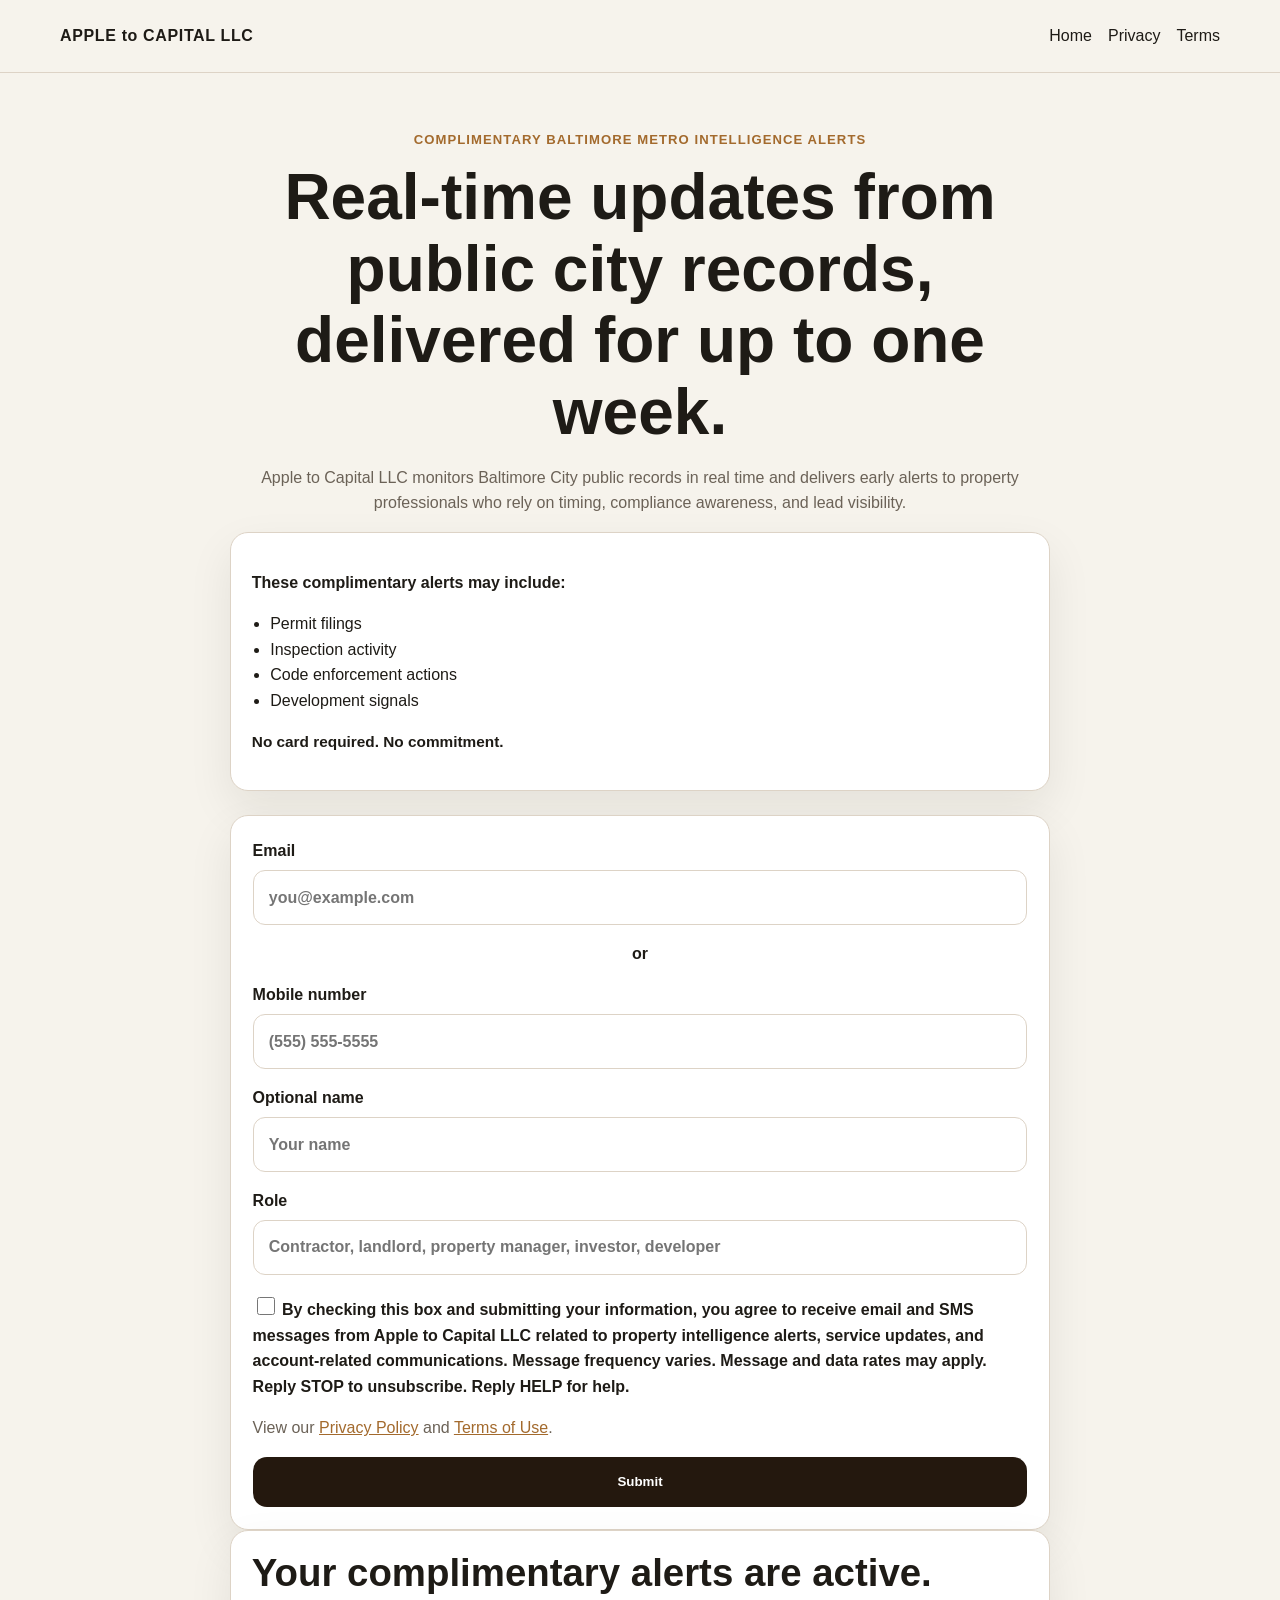
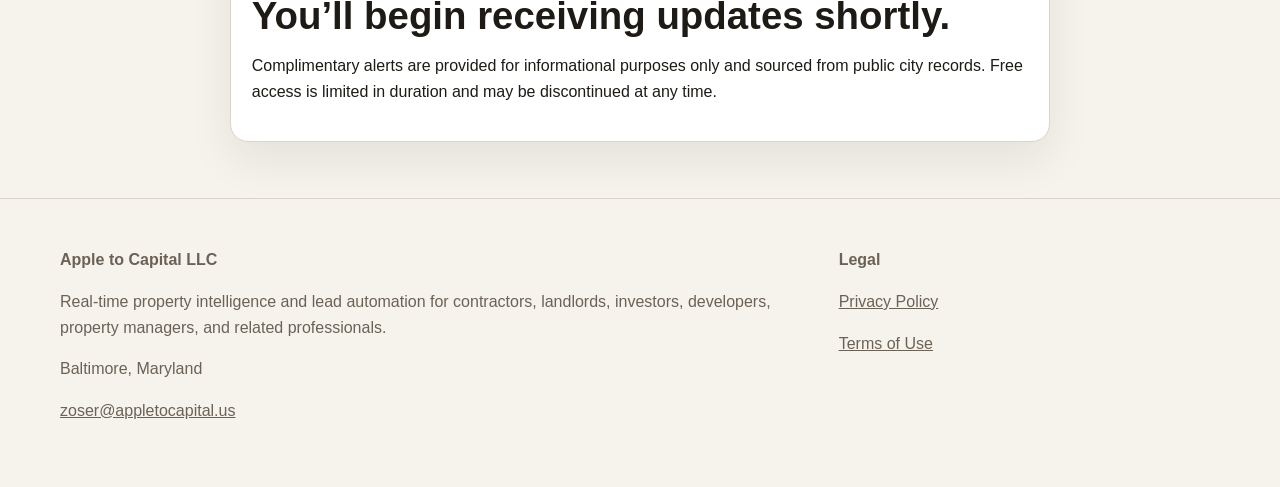
==== free-alerts.html @ 928e4ea8 "Add files via upload" ====
<!doctype html>
<html lang="en">
<head>
  <meta charset="utf-8" />
  <meta name="viewport" content="width=device-width, initial-scale=1" />
  <title>Free Alerts | Apple to Capital LLC</title>
  <meta name="description" content="Request complimentary Baltimore Metro intelligence alerts from Apple to Capital LLC." />
  <link rel="stylesheet" href="styles.css" />
</head>
<body>
  <header class="site-header">
    <div class="wrap nav">
      <a class="brand" href="index.html">APPLE to CAPITAL LLC</a>
      <nav>
        <a href="index.html">Home</a>
        <a href="privacy-policy.html">Privacy</a>
        <a href="terms-of-use.html">Terms</a>
      </nav>
    </div>
  </header>

  <main class="section">
    <div class="wrap narrow">
      <p class="eyebrow center">Complimentary Baltimore Metro Intelligence Alerts</p>
      <h1 class="center">Real-time updates from public city records, delivered for up to one week.</h1>
      <p class="section-copy center">Apple to Capital LLC monitors Baltimore City public records in real time and delivers early alerts to property professionals who rely on timing, compliance awareness, and lead visibility.</p>

      <div class="alert-box">
        <p class="box-title">These complimentary alerts may include:</p>
        <ul>
          <li>Permit filings</li>
          <li>Inspection activity</li>
          <li>Code enforcement actions</li>
          <li>Development signals</li>
        </ul>
        <p class="micro strong">No card required. No commitment.</p>
      </div>

      <form class="lead-form" action="#" method="post">
        <label>Email
          <input type="email" name="email" placeholder="you@example.com" />
        </label>

        <div class="or">or</div>

        <label>Mobile number
          <input type="tel" name="phone" placeholder="(555) 555-5555" />
        </label>

        <label>Optional name
          <input type="text" name="name" placeholder="Your name" />
        </label>

        <label>Role
          <input type="text" name="role" placeholder="Contractor, landlord, property manager, investor, developer" />
        </label>

        <label class="checkbox-row">
          <input type="checkbox" name="sms_consent" required />
          <span>By checking this box and submitting your information, you agree to receive email and SMS messages from Apple to Capital LLC related to property intelligence alerts, service updates, and account-related communications. Message frequency varies. Message and data rates may apply. Reply STOP to unsubscribe. Reply HELP for help.</span>
        </label>

        <p class="legal-inline">View our <a href="privacy-policy.html">Privacy Policy</a> and <a href="terms-of-use.html">Terms of Use</a>.</p>

        <button class="btn btn-dark full" type="submit">Submit</button>
      </form>

      <section class="confirm-box">
        <h2>Your complimentary alerts are active. You’ll begin receiving updates shortly.</h2>
        <p>Complimentary alerts are provided for informational purposes only and sourced from public city records. Free access is limited in duration and may be discontinued at any time.</p>
      </section>
    </div>
  </main>

  <footer class="site-footer">
    <div class="wrap footer-grid">
      <div>
        <p class="footer-title">Apple to Capital LLC</p>
        <p>Real-time property intelligence and lead automation for contractors, landlords, investors, developers, property managers, and related professionals.</p>
        <p>Baltimore, Maryland</p>
        <p><a href="mailto:zoser@appletocapital.us">zoser@appletocapital.us</a></p>
      </div>
      <div>
        <p class="footer-title">Legal</p>
        <p><a href="privacy-policy.html">Privacy Policy</a></p>
        <p><a href="terms-of-use.html">Terms of Use</a></p>
      </div>
    </div>
  </footer>
</body>
</html>
---- styles.css ----
:root {
  --bg: #f6f3ec;
  --paper: #ffffff;
  --text: #1e1b16;
  --muted: #6b6257;
  --line: #ddd3c6;
  --accent: #24180e;
  --accent-2: #a36a2d;
  --soft: #efe7da;
  --radius: 18px;
  --shadow: 0 18px 45px rgba(31, 23, 14, 0.08);
  --max: 1160px;
}
* { box-sizing: border-box; }
html { scroll-behavior: smooth; }
body {
  margin: 0;
  font-family: Inter, Arial, Helvetica, sans-serif;
  color: var(--text);
  background: var(--bg);
  line-height: 1.6;
}
a { color: inherit; }
.wrap {
  width: min(calc(100% - 2rem), var(--max));
  margin: 0 auto;
}
.narrow { width: min(calc(100% - 2rem), 820px); }
.center { text-align: center; }
.site-header {
  position: sticky;
  top: 0;
  z-index: 10;
  background: rgba(246, 243, 236, 0.94);
  backdrop-filter: blur(12px);
  border-bottom: 1px solid var(--line);
}
.nav {
  display: flex;
  justify-content: space-between;
  align-items: center;
  gap: 1rem;
  min-height: 72px;
}
.nav nav {
  display: flex;
  flex-wrap: wrap;
  gap: 1rem;
}
.brand {
  font-weight: 800;
  text-decoration: none;
  letter-spacing: 0.04em;
}
.nav a { text-decoration: none; }
.hero {
  padding: 5rem 0 3rem;
}
.hero-grid {
  display: grid;
  grid-template-columns: 1.4fr 0.9fr;
  gap: 2rem;
  align-items: center;
}
.eyebrow {
  margin: 0 0 0.75rem;
  color: var(--accent-2);
  font-weight: 700;
  text-transform: uppercase;
  letter-spacing: 0.08em;
  font-size: 0.82rem;
}
h1, h2, h3 {
  line-height: 1.12;
  margin: 0 0 1rem;
}
h1 { font-size: clamp(2.2rem, 5vw, 4.5rem); }
h2 { font-size: clamp(1.6rem, 3vw, 2.6rem); }
h3 { font-size: 1.2rem; }
.lead,
.section-copy,
.feature p,
.price-card li,
.hero-card p,
.hero-card li,
.footer-grid p,
.legal-page p,
.legal-page li { color: var(--muted); }
.cta-row {
  display: flex;
  flex-wrap: wrap;
  gap: 0.9rem;
  margin: 1.5rem 0 1rem;
}
.btn {
  display: inline-flex;
  align-items: center;
  justify-content: center;
  min-height: 50px;
  padding: 0 1.2rem;
  border-radius: 999px;
  text-decoration: none;
  font-weight: 700;
  border: 1px solid transparent;
}
.btn-dark {
  background: var(--accent);
  color: #fff;
}
.btn-light {
  background: var(--paper);
  border-color: var(--line);
}
.full {
  width: 100%;
  border-radius: 14px;
}
.hero-card,
.feature,
.price-card,
.alert-box,
.lead-form,
.confirm-box {
  background: var(--paper);
  border: 1px solid var(--line);
  border-radius: var(--radius);
  box-shadow: var(--shadow);
}
.hero-card { padding: 1.5rem; }
.hero-card ul,
.alert-box ul,
.price-card ul,
.legal-page ul { padding-left: 1.15rem; }
.card-note,
.micro { font-size: 0.96rem; }
.strong { font-weight: 700; color: var(--text); }
.section { padding: 3.5rem 0; }
.alt { background: linear-gradient(180deg, rgba(239,231,218,0.7), rgba(246,243,236,0)); }
.section-head {
  max-width: 720px;
  margin-bottom: 1.75rem;
}
.features,
.pricing-grid {
  display: grid;
  gap: 1rem;
}
.features { grid-template-columns: repeat(4, minmax(0, 1fr)); }
.pricing-grid { grid-template-columns: repeat(3, minmax(0, 1fr)); }
.feature,
.price-card { padding: 1.3rem; }
.price {
  font-size: 2rem;
  font-weight: 800;
  margin: 0 0 1rem;
}
.price span {
  font-size: 1rem;
  color: var(--muted);
  font-weight: 600;
}
.featured {
  outline: 2px solid rgba(163, 106, 45, 0.35);
}
.alert-box,
.confirm-box { padding: 1.3rem; }
.box-title { font-weight: 700; color: var(--text); }
.lead-form {
  margin-top: 1.5rem;
  padding: 1.35rem;
}
.lead-form label {
  display: block;
  font-weight: 700;
  margin-bottom: 1rem;
}
.lead-form input {
  width: 100%;
  margin-top: 0.4rem;
  min-height: 52px;
  border-radius: 12px;
  border: 1px solid var(--line);
  padding: 0.85rem 0.95rem;
  font: inherit;
  background: #fff;
}
.or {
  text-align: center;
  font-weight: 800;
  margin: 0.25rem 0 1rem;
}
.checkbox-row {
  display: grid;
  grid-template-columns: 22px 1fr;
  gap: 0.8rem;
  align-items: start;
  margin: 1.2rem 0 0.8rem;
}
.checkbox-row input {
  width: 18px;
  height: 18px;
  min-height: auto;
  margin-top: 0.2rem;
}
.legal-inline {
  margin: 0 0 1rem;
  color: var(--muted);
}
.legal-inline a { color: var(--accent-2); }
.site-footer {
  border-top: 1px solid var(--line);
  padding: 2rem 0 3rem;
}
.footer-grid {
  display: grid;
  grid-template-columns: 2fr 1fr;
  gap: 1rem;
}
.footer-title {
  font-weight: 800;
  color: var(--text);
}
.legal-page h1 { margin-bottom: 0.25rem; }
.legal-page h2 {
  font-size: 1.2rem;
  margin-top: 2rem;
}
@media (max-width: 900px) {
  .hero-grid,
  .features,
  .pricing-grid,
  .footer-grid {
    grid-template-columns: 1fr;
  }
  .nav {
    flex-direction: column;
    align-items: flex-start;
    padding: 0.8rem 0;
  }
}
@media (max-width: 560px) {
  .hero { padding-top: 3rem; }
  .section { padding: 2.5rem 0; }
  .cta-row { flex-direction: column; }
  .btn { width: 100%; }
}
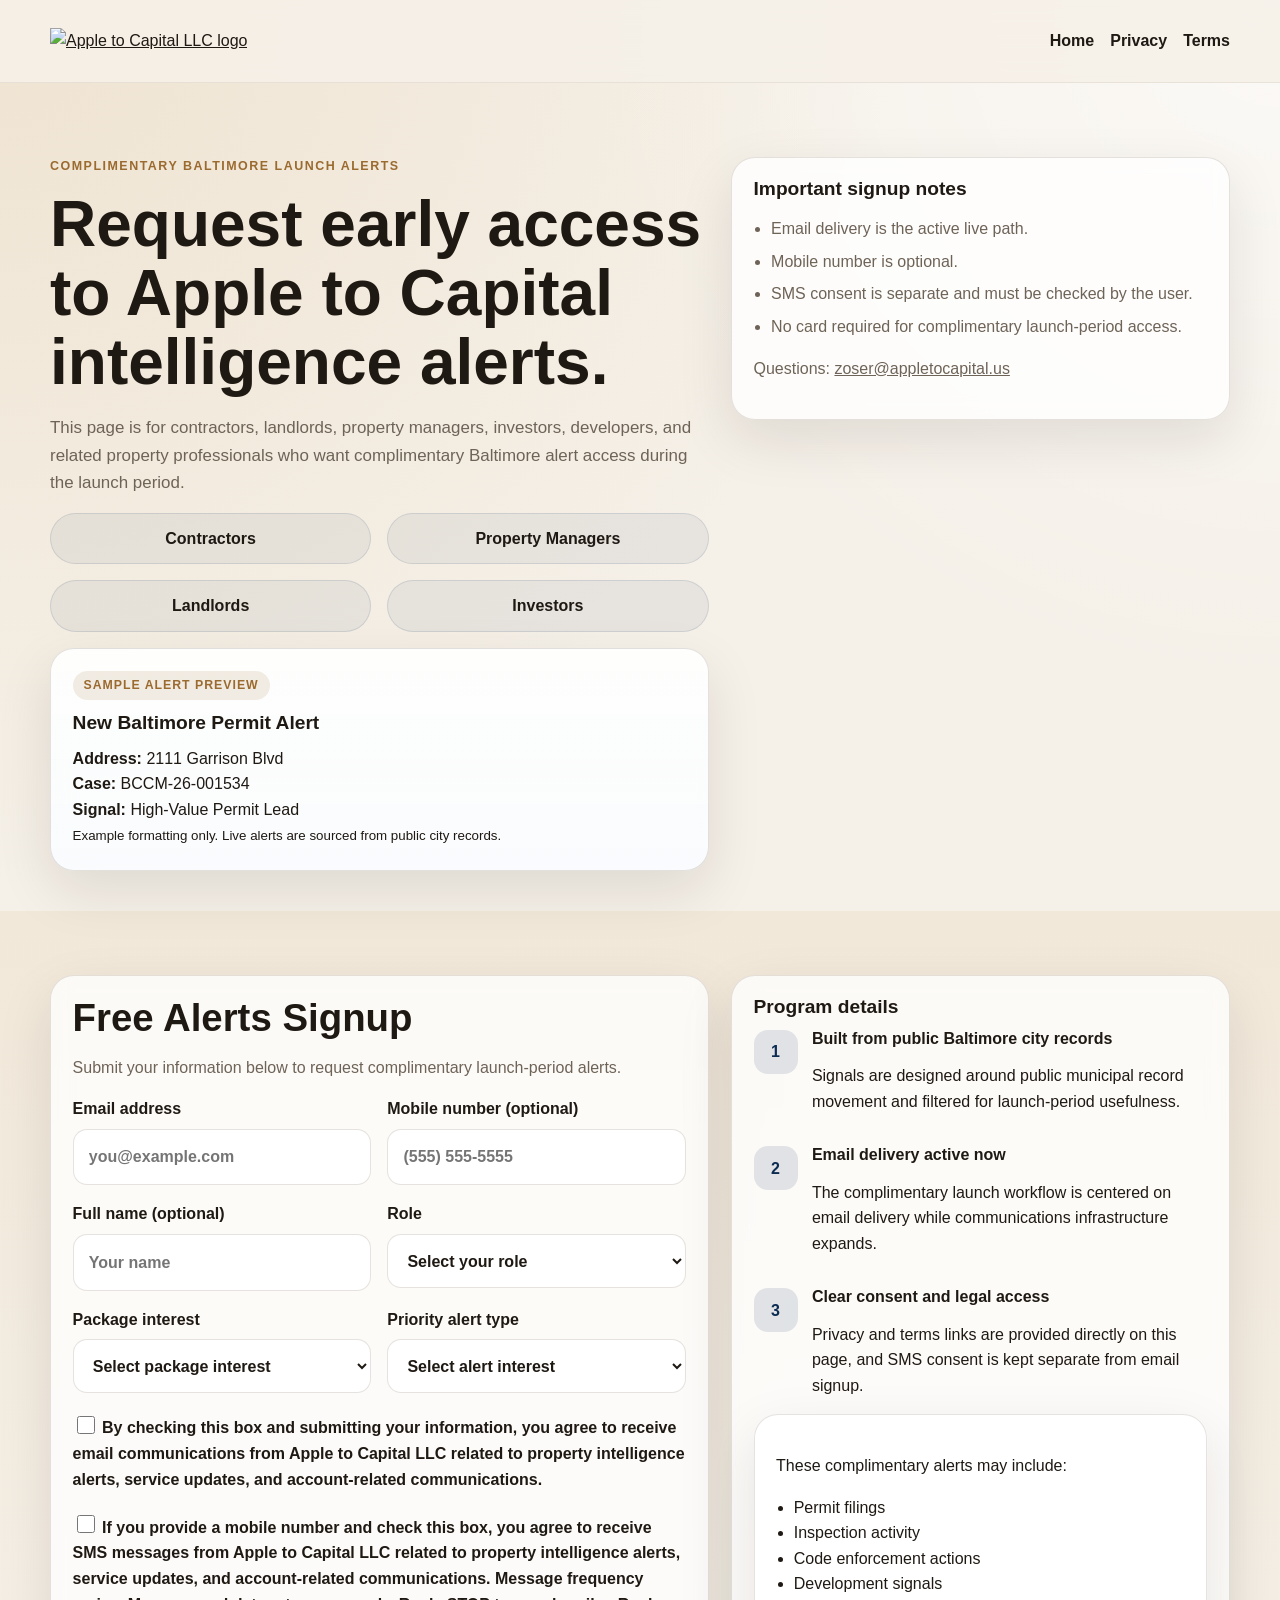
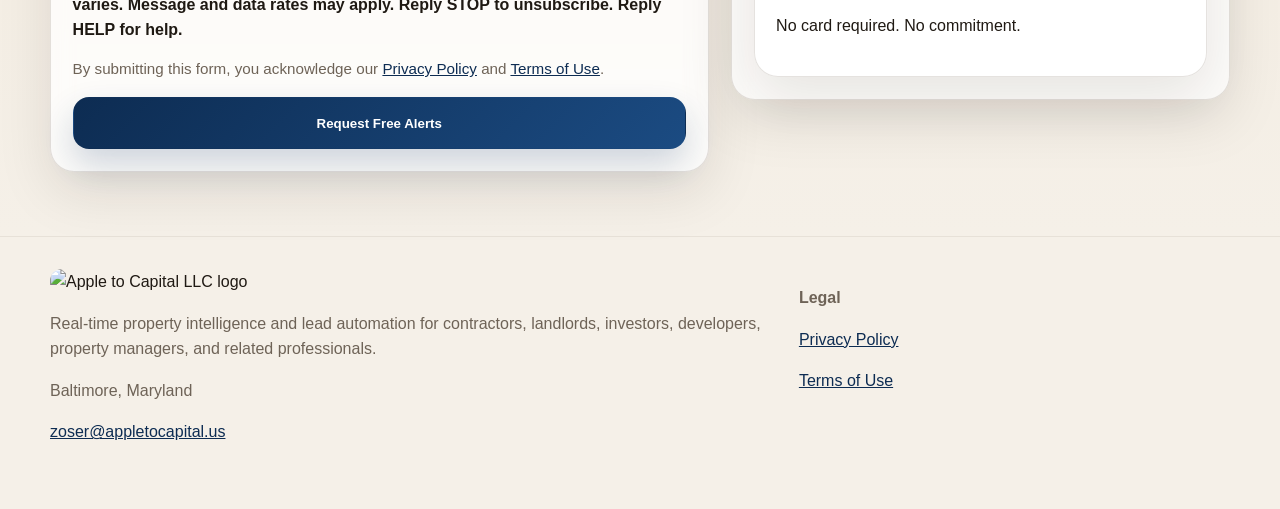
==== commit 006fc3d4: "Upgrade free alerts page with stronger trust and separate SMS consent" ====
--- a/free-alerts.html
+++ b/free-alerts.html
@@ -10,8 +10,10 @@
 <body>
   <header class="site-header">
     <div class="wrap nav">
-      <a class="brand" href="index.html">APPLE to CAPITAL LLC</a>
-      <nav>
+      <a class="brand brand-image" href="index.html" aria-label="Apple to Capital LLC home">
+        <img class="top-logo" src="[data-uri]" alt="Apple to Capital LLC logo" />
+      </a>
+      <nav class="nav-links">
         <a href="index.html">Home</a>
         <a href="privacy-policy.html">Privacy</a>
         <a href="terms-of-use.html">Terms</a>
@@ -19,63 +21,165 @@
     </div>
   </header>
 
-  <main class="section">
-    <div class="wrap narrow">
-      <p class="eyebrow center">Complimentary Baltimore Metro Intelligence Alerts</p>
-      <h1 class="center">Real-time updates from public city records, delivered for up to one week.</h1>
-      <p class="section-copy center">Apple to Capital LLC monitors Baltimore City public records in real time and delivers early alerts to property professionals who rely on timing, compliance awareness, and lead visibility.</p>
+  <main>
+    <section class="hero hero-compact">
+      <div class="wrap info-grid">
+        <div>
+          <p class="eyebrow">Complimentary Baltimore launch alerts</p>
+          <h1>Request early access to Apple to Capital intelligence alerts.</h1>
+          <p class="lead">This page is for contractors, landlords, property managers, investors, developers, and related property professionals who want complimentary Baltimore alert access during the launch period.</p>
 
-      <div class="alert-box">
-        <p class="box-title">These complimentary alerts may include:</p>
-        <ul>
-          <li>Permit filings</li>
-          <li>Inspection activity</li>
-          <li>Code enforcement actions</li>
-          <li>Development signals</li>
-        </ul>
-        <p class="micro strong">No card required. No commitment.</p>
+          <div class="chip-row">
+            <span class="chip">Contractors</span>
+            <span class="chip">Property Managers</span>
+            <span class="chip">Landlords</span>
+            <span class="chip">Investors</span>
+          </div>
+
+          <div class="sample-alert">
+            <span class="kicker">Sample alert preview</span>
+            <h3>New Baltimore Permit Alert</h3>
+            <strong>Address:</strong> 2111 Garrison Blvd<br />
+            <strong>Case:</strong> BCCM-26-001534<br />
+            <strong>Signal:</strong> High-Value Permit Lead<br />
+            <small>Example formatting only. Live alerts are sourced from public city records.</small>
+          </div>
+        </div>
+
+        <aside class="legal-card">
+          <h3>Important signup notes</h3>
+          <ul class="bullet-list">
+            <li>Email delivery is the active live path.</li>
+            <li>Mobile number is optional.</li>
+            <li>SMS consent is separate and must be checked by the user.</li>
+            <li>No card required for complimentary launch-period access.</li>
+          </ul>
+          <p class="support-line">Questions: <a href="mailto:zoser@appletocapital.us">zoser@appletocapital.us</a></p>
+        </aside>
       </div>
+    </section>
 
-      <form class="lead-form" action="#" method="post">
-        <label>Email
-          <input type="email" name="email" placeholder="you@example.com" />
-        </label>
+    <section class="section alt">
+      <div class="wrap info-grid">
+        <form class="lead-form" action="#" method="post">
+          <h2>Free Alerts Signup</h2>
+          <p class="form-note">Submit your information below to request complimentary launch-period alerts.</p>
 
-        <div class="or">or</div>
+          <div class="form-layout">
+            <label>
+              Email address
+              <input type="email" name="email" placeholder="you@example.com" required />
+            </label>
 
-        <label>Mobile number
-          <input type="tel" name="phone" placeholder="(555) 555-5555" />
-        </label>
+            <label>
+              Mobile number (optional)
+              <input type="tel" name="phone" placeholder="(555) 555-5555" />
+            </label>
 
-        <label>Optional name
-          <input type="text" name="name" placeholder="Your name" />
-        </label>
+            <label>
+              Full name (optional)
+              <input type="text" name="name" placeholder="Your name" />
+            </label>
 
-        <label>Role
-          <input type="text" name="role" placeholder="Contractor, landlord, property manager, investor, developer" />
-        </label>
+            <label>
+              Role
+              <select name="role" required>
+                <option value="">Select your role</option>
+                <option>Contractor</option>
+                <option>Landlord</option>
+                <option>Property Manager</option>
+                <option>Investor</option>
+                <option>Developer</option>
+                <option>Other Property Professional</option>
+              </select>
+            </label>
 
-        <label class="checkbox-row">
-          <input type="checkbox" name="sms_consent" required />
-          <span>By checking this box and submitting your information, you agree to receive email and SMS messages from Apple to Capital LLC related to property intelligence alerts, service updates, and account-related communications. Message frequency varies. Message and data rates may apply. Reply STOP to unsubscribe. Reply HELP for help.</span>
-        </label>
+            <label>
+              Package interest
+              <select name="package_interest">
+                <option value="">Select package interest</option>
+                <option>Starter</option>
+                <option>Compliance Package</option>
+                <option>Contractor Package</option>
+                <option>Investor Intelligence</option>
+                <option>Distressed Property &amp; Enforcement Signals</option>
+                <option>Metro Intelligence</option>
+              </select>
+            </label>
 
-        <p class="legal-inline">View our <a href="privacy-policy.html">Privacy Policy</a> and <a href="terms-of-use.html">Terms of Use</a>.</p>
+            <label>
+              Priority alert type
+              <select name="alert_type">
+                <option value="">Select alert interest</option>
+                <option>Permits</option>
+                <option>Violations / Compliance</option>
+                <option>Stop-Work Activity</option>
+                <option>Vacant / Distress Signals</option>
+                <option>General Baltimore Intelligence</option>
+              </select>
+            </label>
+          </div>
 
-        <button class="btn btn-dark full" type="submit">Submit</button>
-      </form>
+          <label class="checkbox-row">
+            <input type="checkbox" name="email_consent" required />
+            <span>By checking this box and submitting your information, you agree to receive email communications from Apple to Capital LLC related to property intelligence alerts, service updates, and account-related communications.</span>
+          </label>
 
-      <section class="confirm-box">
-        <h2>Your complimentary alerts are active. You’ll begin receiving updates shortly.</h2>
-        <p>Complimentary alerts are provided for informational purposes only and sourced from public city records. Free access is limited in duration and may be discontinued at any time.</p>
-      </section>
-    </div>
+          <label class="checkbox-row">
+            <input type="checkbox" name="sms_consent" />
+            <span>If you provide a mobile number and check this box, you agree to receive SMS messages from Apple to Capital LLC related to property intelligence alerts, service updates, and account-related communications. Message frequency varies. Message and data rates may apply. Reply <strong>STOP</strong> to unsubscribe. Reply <strong>HELP</strong> for help.</span>
+          </label>
+
+          <p class="legal-inline">By submitting this form, you acknowledge our <a href="privacy-policy.html">Privacy Policy</a> and <a href="terms-of-use.html">Terms of Use</a>.</p>
+
+          <button class="btn btn-dark full" type="submit">Request Free Alerts</button>
+        </form>
+
+        <aside class="steps-card">
+          <h3>Program details</h3>
+          <div class="steps-list">
+            <div class="step-item">
+              <div class="step-number">1</div>
+              <div>
+                <h4>Built from public Baltimore city records</h4>
+                <p>Signals are designed around public municipal record movement and filtered for launch-period usefulness.</p>
+              </div>
+            </div>
+            <div class="step-item">
+              <div class="step-number">2</div>
+              <div>
+                <h4>Email delivery active now</h4>
+                <p>The complimentary launch workflow is centered on email delivery while communications infrastructure expands.</p>
+              </div>
+            </div>
+            <div class="step-item">
+              <div class="step-number">3</div>
+              <div>
+                <h4>Clear consent and legal access</h4>
+                <p>Privacy and terms links are provided directly on this page, and SMS consent is kept separate from email signup.</p>
+              </div>
+            </div>
+          </div>
+
+          <div class="alert-box">
+            <p class="box-title">These complimentary alerts may include:</p>
+            <ul>
+              <li>Permit filings</li>
+              <li>Inspection activity</li>
+              <li>Code enforcement actions</li>
+              <li>Development signals</li>
+            </ul>
+            <p class="micro strong">No card required. No commitment.</p>
+          </div>
+        </aside>
+      </div>
+    </section>
   </main>
 
   <footer class="site-footer">
     <div class="wrap footer-grid">
       <div>
-        <p class="footer-title">Apple to Capital LLC</p>
+        <img class="footer-logo" src="[data-uri]" alt="Apple to Capital LLC logo" />
         <p>Real-time property intelligence and lead automation for contractors, landlords, investors, developers, property managers, and related professionals.</p>
         <p>Baltimore, Maryland</p>
         <p><a href="mailto:zoser@appletocapital.us">zoser@appletocapital.us</a></p>
@@ -88,4 +192,4 @@
     </div>
   </footer>
 </body>
-</html>
+</html>
--- a/styles.css
+++ b/styles.css
@@ -1,15 +1,16 @@
 :root {
-  --bg: #f6f3ec;
-  --paper: #ffffff;
-  --text: #1e1b16;
-  --muted: #6b6257;
-  --line: #ddd3c6;
-  --accent: #24180e;
-  --accent-2: #a36a2d;
-  --soft: #efe7da;
-  --radius: 18px;
-  --shadow: 0 18px 45px rgba(31, 23, 14, 0.08);
-  --max: 1160px;
+  --bg: #f5f0e8;
+  --paper: rgba(255,255,255,0.78);
+  --text: #1f1913;
+  --muted: #6e6357;
+  --line: rgba(72,52,31,0.14);
+  --accent: #123765;
+  --accent-dark: #0d2c52;
+  --accent-soft: #dff2f3;
+  --gold: #9b6a2f;
+  --shadow: 0 20px 55px rgba(28,20,13,0.10);
+  --radius: 24px;
+  --max: 1180px;
 }
 * { box-sizing: border-box; }
 html { scroll-behavior: smooth; }
@@ -17,184 +18,190 @@
   margin: 0;
   font-family: Inter, Arial, Helvetica, sans-serif;
   color: var(--text);
-  background: var(--bg);
+  background:
+    radial-gradient(circle at top left, rgba(239,227,208,0.95), transparent 36%),
+    radial-gradient(circle at top right, rgba(255,255,255,0.65), transparent 28%),
+    var(--bg);
   line-height: 1.6;
 }
 a { color: inherit; }
-.wrap {
-  width: min(calc(100% - 2rem), var(--max));
-  margin: 0 auto;
-}
-.narrow { width: min(calc(100% - 2rem), 820px); }
+img { max-width: 100%; display: block; }
+.wrap { width: min(calc(100% - 2rem), var(--max)); margin: 0 auto; }
+.narrow { width: min(calc(100% - 2rem), 860px); margin: 0 auto; }
 .center { text-align: center; }
+
 .site-header {
   position: sticky;
   top: 0;
-  z-index: 10;
-  background: rgba(246, 243, 236, 0.94);
-  backdrop-filter: blur(12px);
-  border-bottom: 1px solid var(--line);
+  z-index: 20;
+  border-bottom: 1px solid rgba(72,52,31,0.08);
+  background: rgba(245,240,232,0.9);
+  backdrop-filter: blur(16px);
 }
 .nav {
+  min-height: 82px;
   display: flex;
+  align-items: center;
   justify-content: space-between;
-  align-items: center;
   gap: 1rem;
-  min-height: 72px;
-}
-.nav nav {
+}
+.brand-image { max-width: 360px; flex: 0 0 auto; }
+.top-logo { width: 100%; height: auto; }
+.nav-links {
   display: flex;
+  align-items: center;
   flex-wrap: wrap;
   gap: 1rem;
 }
-.brand {
+.nav-links a {
+  text-decoration: none;
+  font-weight: 700;
+}
+
+.hero { padding: 4.6rem 0 3.5rem; }
+.hero-compact { padding-bottom: 2.5rem; }
+.hero-grid, .info-grid, .pricing-grid, .features, .footer-grid, .form-layout, .chip-row, .stat-grid, .steps-list {
+  display: grid;
+  gap: 1rem;
+}
+.hero-grid { grid-template-columns: minmax(0,1fr) minmax(340px,0.95fr); align-items: center; gap: 2rem; }
+.hero-grid-wide { grid-template-columns: minmax(0,1.02fr) minmax(420px,0.98fr); }
+.info-grid { grid-template-columns: minmax(0,0.95fr) minmax(280px,0.72fr); align-items: start; gap: 1.4rem; }
+.pricing-grid { grid-template-columns: repeat(3, minmax(0,1fr)); }
+.features { grid-template-columns: repeat(4, minmax(0,1fr)); }
+.footer-grid { grid-template-columns: 1.7fr 1fr; }
+.form-layout { grid-template-columns: repeat(2, minmax(0,1fr)); }
+.chip-row, .stat-grid { grid-template-columns: repeat(2, minmax(0,1fr)); }
+.steps-list { grid-template-columns: 1fr; }
+
+.eyebrow {
+  margin: 0 0 0.85rem;
+  color: var(--gold);
+  text-transform: uppercase;
+  letter-spacing: 0.12em;
+  font-size: 0.78rem;
   font-weight: 800;
-  text-decoration: none;
-  letter-spacing: 0.04em;
-}
-.nav a { text-decoration: none; }
-.hero {
-  padding: 5rem 0 3rem;
-}
-.hero-grid {
-  display: grid;
-  grid-template-columns: 1.4fr 0.9fr;
-  gap: 2rem;
-  align-items: center;
-}
-.eyebrow {
-  margin: 0 0 0.75rem;
-  color: var(--accent-2);
-  font-weight: 700;
-  text-transform: uppercase;
-  letter-spacing: 0.08em;
-  font-size: 0.82rem;
-}
-h1, h2, h3 {
-  line-height: 1.12;
-  margin: 0 0 1rem;
-}
-h1 { font-size: clamp(2.2rem, 5vw, 4.5rem); }
-h2 { font-size: clamp(1.6rem, 3vw, 2.6rem); }
+}
+h1, h2, h3, h4 { line-height: 1.08; margin: 0 0 1rem; }
+h1 { font-size: clamp(2.3rem, 5vw, 4.8rem); }
+h2 { font-size: clamp(1.6rem, 3vw, 2.8rem); }
 h3 { font-size: 1.2rem; }
-.lead,
-.section-copy,
-.feature p,
-.price-card li,
-.hero-card p,
-.hero-card li,
-.footer-grid p,
-.legal-page p,
-.legal-page li { color: var(--muted); }
-.cta-row {
-  display: flex;
-  flex-wrap: wrap;
-  gap: 0.9rem;
-  margin: 1.5rem 0 1rem;
-}
+h4 { font-size: 1rem; }
+.lead, .section-copy, .feature p, .price-card li, .footer-grid p, .legal-page p, .legal-page li, .form-note, .bullet-list li, .support-line, .stat-strip small, .hero-caption span {
+  color: var(--muted);
+}
+.lead { max-width: 760px; font-size: 1.06rem; }
+
 .btn {
   display: inline-flex;
   align-items: center;
   justify-content: center;
-  min-height: 50px;
-  padding: 0 1.2rem;
+  min-height: 52px;
+  padding: 0 1.25rem;
   border-radius: 999px;
   text-decoration: none;
-  font-weight: 700;
   border: 1px solid transparent;
-}
-.btn-dark {
-  background: var(--accent);
-  color: #fff;
-}
-.btn-light {
-  background: var(--paper);
-  border-color: var(--line);
-}
-.full {
-  width: 100%;
-  border-radius: 14px;
-}
-.hero-card,
-.feature,
-.price-card,
-.alert-box,
-.lead-form,
-.confirm-box {
+  font-weight: 800;
+  transition: transform 0.18s ease, box-shadow 0.18s ease;
+}
+.btn:hover { transform: translateY(-1px); }
+.btn-dark { background: linear-gradient(135deg, var(--accent-dark), #1b4b82); color: #fff; box-shadow: 0 16px 34px rgba(18,55,101,0.20); }
+.btn-light { background: rgba(255,255,255,0.78); color: var(--text); border-color: rgba(72,52,31,0.12); }
+.full { width: 100%; border-radius: 16px; }
+.cta-row { display: flex; flex-wrap: wrap; gap: 0.9rem; margin: 1.6rem 0 1.2rem; }
+
+.feature, .price-card, .alert-box, .lead-form, .steps-card, .legal-card, .stat-strip, .sample-alert, .hero-caption {
   background: var(--paper);
   border: 1px solid var(--line);
   border-radius: var(--radius);
   box-shadow: var(--shadow);
-}
-.hero-card { padding: 1.5rem; }
-.hero-card ul,
-.alert-box ul,
-.price-card ul,
-.legal-page ul { padding-left: 1.15rem; }
-.card-note,
-.micro { font-size: 0.96rem; }
-.strong { font-weight: 700; color: var(--text); }
-.section { padding: 3.5rem 0; }
-.alt { background: linear-gradient(180deg, rgba(239,231,218,0.7), rgba(246,243,236,0)); }
-.section-head {
-  max-width: 720px;
-  margin-bottom: 1.75rem;
-}
-.features,
-.pricing-grid {
-  display: grid;
-  gap: 1rem;
-}
-.features { grid-template-columns: repeat(4, minmax(0, 1fr)); }
-.pricing-grid { grid-template-columns: repeat(3, minmax(0, 1fr)); }
-.feature,
-.price-card { padding: 1.3rem; }
+  backdrop-filter: blur(10px);
+}
+.feature, .price-card, .alert-box, .lead-form, .steps-card, .legal-card, .sample-alert, .stat-strip { padding: 1.35rem; }
+.section { padding: 4rem 0; }
+.alt { background: linear-gradient(180deg, rgba(239,227,208,0.62), rgba(245,240,232,0)); }
+.section-head { max-width: 760px; margin-bottom: 1.8rem; }
+
+.hero-visual {
+  display: grid;
+  gap: 0.85rem;
+}
+.hero-art {
+  width: 100%;
+  border-radius: 24px;
+  border: 1px solid var(--line);
+  box-shadow: 0 30px 80px rgba(22,16,10,0.16);
+}
+.hero-caption {
+  padding: 1rem 1.1rem;
+}
+.hero-caption strong { display:block; margin-bottom: 0.35rem; color: var(--accent-dark); }
+
+.trust-row { margin-top: 1.25rem; }
+.stat-strip strong { display:block; margin-bottom:0.35rem; color: var(--accent-dark); }
+
+.feature h3, .price-card h3, .alert-box .box-title, .steps-card h3, .legal-card h3, .sample-alert h3 { margin-bottom: 0.75rem; }
+.price-card ul, .alert-box ul, .bullet-list { padding-left: 1.1rem; }
+.price-card li, .bullet-list li { margin-bottom: 0.45rem; }
 .price {
-  font-size: 2rem;
+  margin: 0 0 0.9rem;
+  font-size: 2.1rem;
+  font-weight: 900;
+}
+.price span { font-size: 0.95rem; color: var(--muted); font-weight: 700; }
+.price-card.featured {
+  background: linear-gradient(180deg, var(--accent-dark), #174777);
+  color: #fff;
+}
+.price-card.featured li, .price-card.featured .price span { color: rgba(255,255,255,0.84); }
+
+.chip {
+  display: inline-flex;
+  align-items: center;
+  justify-content: center;
+  min-height: 46px;
+  padding: 0.75rem 1rem;
+  border-radius: 999px;
+  background: rgba(18,55,101,0.06);
+  border: 1px solid rgba(18,55,101,0.12);
+  font-weight: 700;
+  text-align: center;
+}
+.sample-alert {
+  margin-top: 1rem;
+  background: linear-gradient(180deg, rgba(255,255,255,0.9), rgba(249,252,255,0.92));
+}
+.kicker {
+  display: inline-flex;
+  margin-bottom: 0.8rem;
+  padding: 0.3rem 0.68rem;
+  border-radius: 999px;
+  background: rgba(155,106,47,0.12);
+  color: var(--gold);
+  font-size: 0.77rem;
   font-weight: 800;
-  margin: 0 0 1rem;
-}
-.price span {
-  font-size: 1rem;
-  color: var(--muted);
-  font-weight: 600;
-}
-.featured {
-  outline: 2px solid rgba(163, 106, 45, 0.35);
-}
-.alert-box,
-.confirm-box { padding: 1.3rem; }
-.box-title { font-weight: 700; color: var(--text); }
-.lead-form {
-  margin-top: 1.5rem;
-  padding: 1.35rem;
-}
-.lead-form label {
-  display: block;
-  font-weight: 700;
-  margin-bottom: 1rem;
-}
-.lead-form input {
+  text-transform: uppercase;
+  letter-spacing: 0.08em;
+}
+
+.lead-form label { display: block; font-weight: 700; }
+.lead-form input, .lead-form select, .lead-form textarea {
   width: 100%;
-  margin-top: 0.4rem;
-  min-height: 52px;
-  border-radius: 12px;
-  border: 1px solid var(--line);
-  padding: 0.85rem 0.95rem;
+  margin-top: 0.45rem;
+  min-height: 54px;
+  padding: 0.9rem 0.95rem;
+  border-radius: 14px;
+  border: 1px solid rgba(72,52,31,0.14);
+  background: rgba(255,255,255,0.94);
   font: inherit;
-  background: #fff;
-}
-.or {
-  text-align: center;
-  font-weight: 800;
-  margin: 0.25rem 0 1rem;
+  color: var(--text);
 }
 .checkbox-row {
   display: grid;
   grid-template-columns: 22px 1fr;
   gap: 0.8rem;
   align-items: start;
-  margin: 1.2rem 0 0.8rem;
+  margin: 1.2rem 0 0.9rem;
 }
 .checkbox-row input {
   width: 18px;
@@ -202,45 +209,69 @@
   min-height: auto;
   margin-top: 0.2rem;
 }
-.legal-inline {
-  margin: 0 0 1rem;
-  color: var(--muted);
-}
-.legal-inline a { color: var(--accent-2); }
+.legal-inline { margin: 0 0 1rem; color: var(--muted); font-size: 0.95rem; }
+.legal-inline a, .site-footer a { color: var(--accent-dark); }
+.step-item {
+  display: grid;
+  grid-template-columns: 44px 1fr;
+  gap: 0.9rem;
+  align-items: start;
+}
+.step-number {
+  width: 44px;
+  height: 44px;
+  border-radius: 14px;
+  display: grid;
+  place-items: center;
+  background: rgba(18,55,101,0.12);
+  color: var(--accent-dark);
+  font-weight: 900;
+}
+
+.cta-band {
+  padding: 2rem;
+  display: flex;
+  justify-content: space-between;
+  align-items: center;
+  gap: 1.2rem;
+  background: linear-gradient(135deg, var(--accent-dark), #174777);
+  color: #fff;
+  border-radius: var(--radius);
+  box-shadow: var(--shadow);
+}
+.cta-band p, .cta-band h2 { color: #fff; margin-bottom: 0.35rem; }
+
 .site-footer {
-  border-top: 1px solid var(--line);
   padding: 2rem 0 3rem;
-}
-.footer-grid {
-  display: grid;
-  grid-template-columns: 2fr 1fr;
-  gap: 1rem;
-}
-.footer-title {
-  font-weight: 800;
-  color: var(--text);
-}
-.legal-page h1 { margin-bottom: 0.25rem; }
-.legal-page h2 {
-  font-size: 1.2rem;
-  margin-top: 2rem;
-}
-@media (max-width: 900px) {
-  .hero-grid,
-  .features,
-  .pricing-grid,
-  .footer-grid {
+  border-top: 1px solid rgba(72,52,31,0.08);
+}
+.footer-title { font-weight: 800; color: var(--text); }
+.footer-logo {
+  max-width: 320px;
+  width: 100%;
+  margin-bottom: 0.75rem;
+  border-radius: 12px;
+}
+
+@media (max-width: 980px) {
+  .hero-grid, .info-grid, .pricing-grid, .features, .footer-grid, .form-layout, .chip-row, .stat-grid {
     grid-template-columns: 1fr;
   }
+  .cta-band { flex-direction: column; align-items: flex-start; }
+}
+@media (max-width: 720px) {
   .nav {
     flex-direction: column;
     align-items: flex-start;
-    padding: 0.8rem 0;
+    padding: 0.9rem 0;
   }
+  .nav-links { width: 100%; }
+  .brand-image { max-width: 100%; }
 }
 @media (max-width: 560px) {
-  .hero { padding-top: 3rem; }
-  .section { padding: 2.5rem 0; }
+  .hero { padding: 3.6rem 0 3rem; }
+  .section { padding: 2.8rem 0; }
   .cta-row { flex-direction: column; }
   .btn { width: 100%; }
-}
+  .footer-logo { max-width: 100%; }
+}
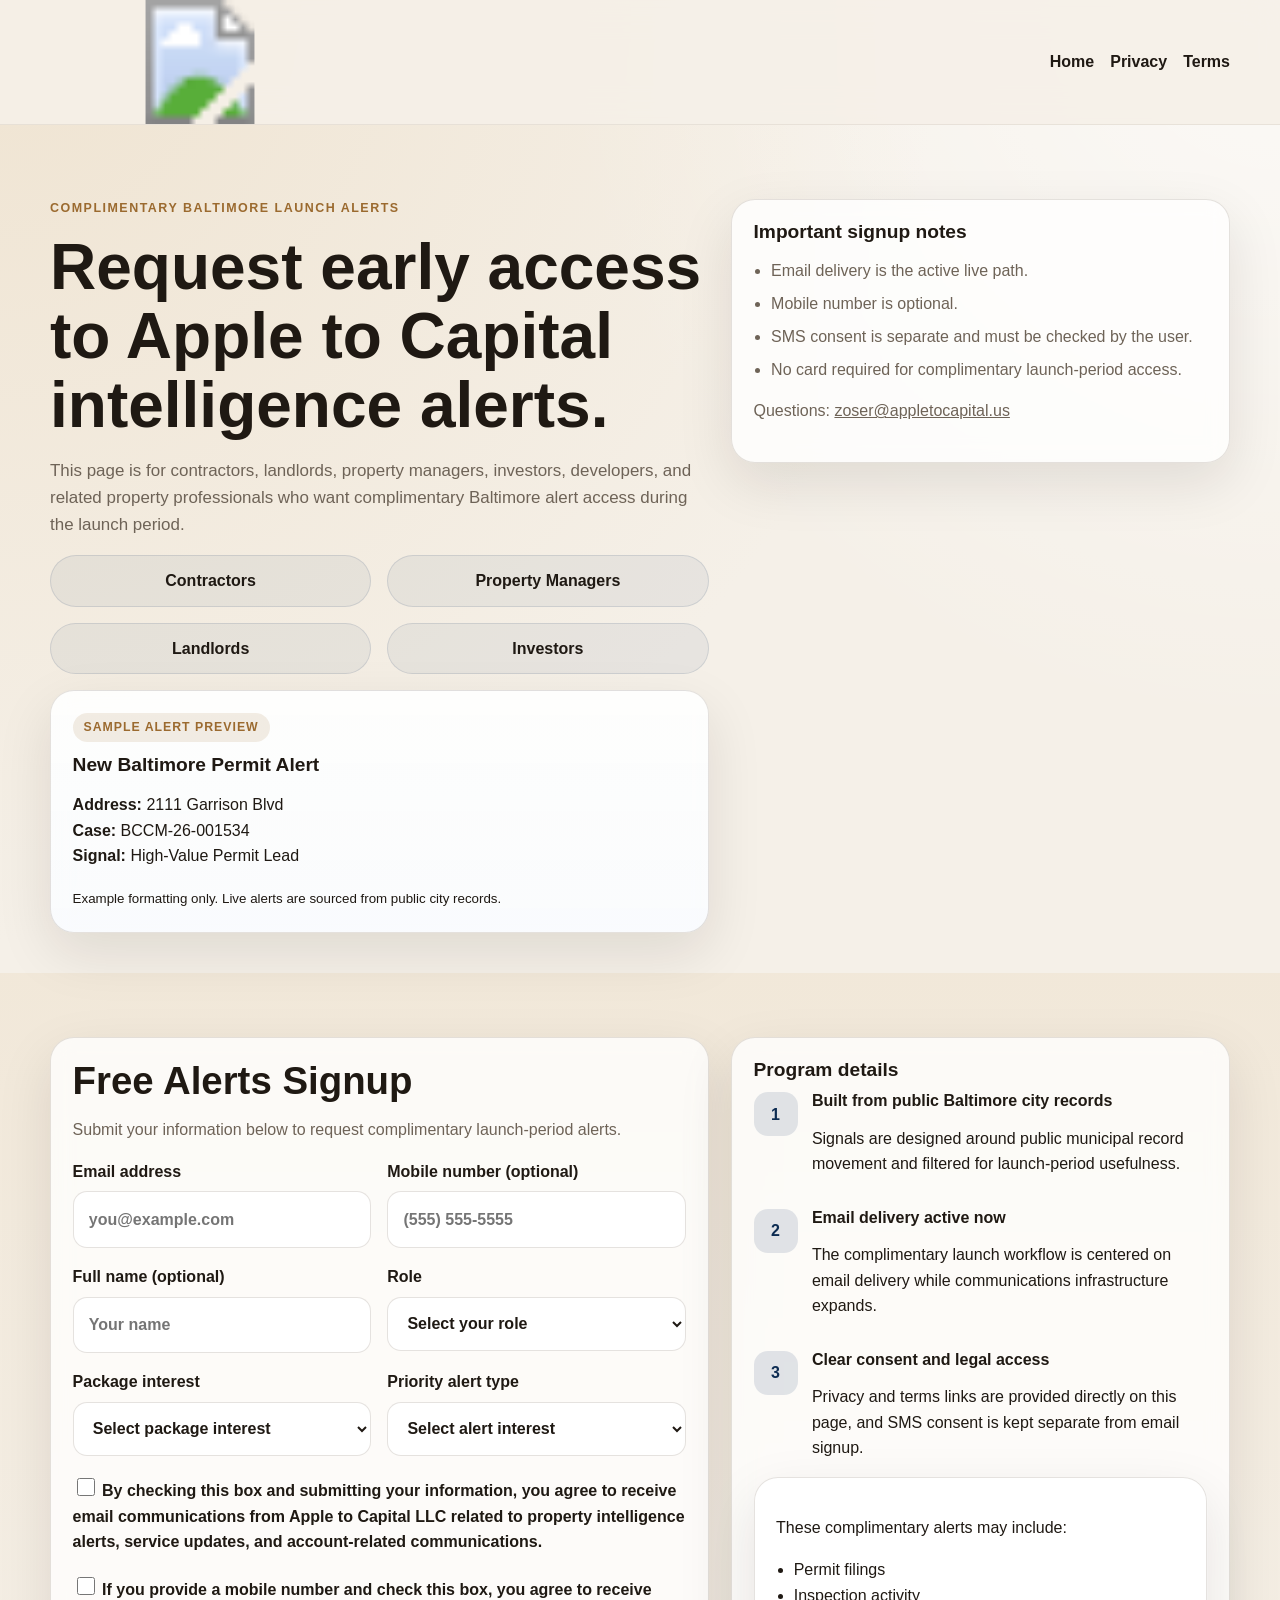
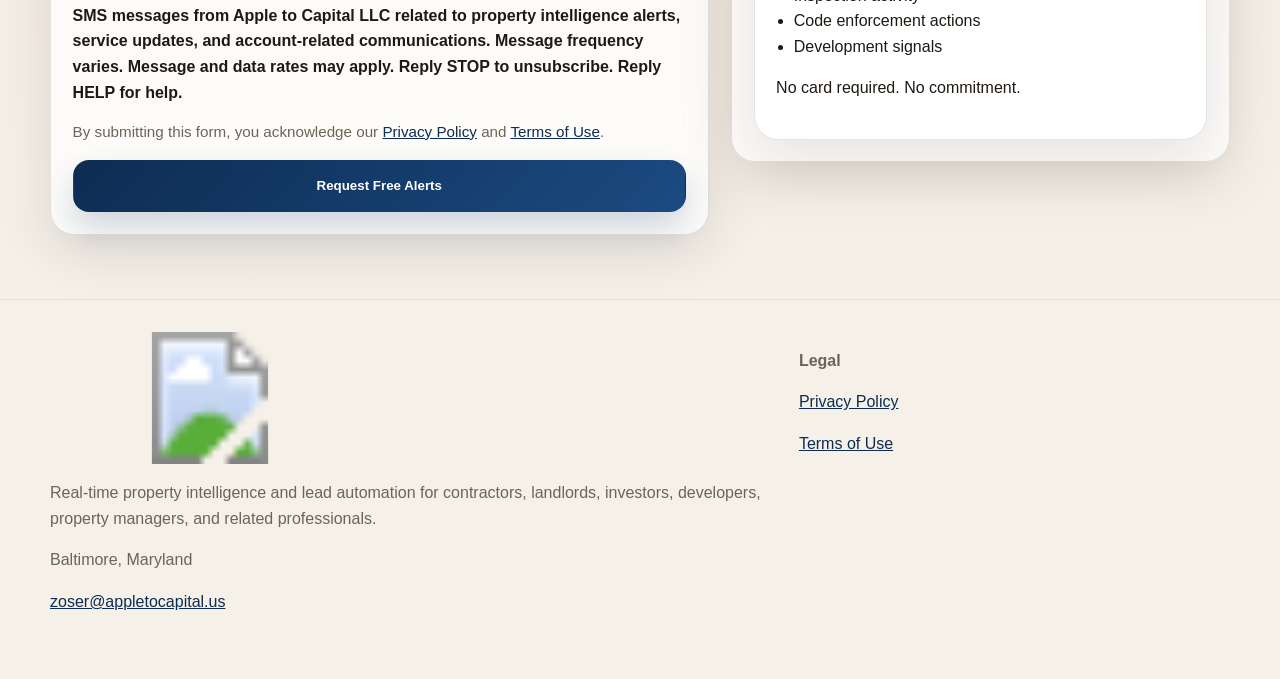
==== commit ce7dd468: "Reference repaired logo asset on free alerts page" ====
--- a/free-alerts.html
+++ b/free-alerts.html
@@ -11,7 +11,7 @@
   <header class="site-header">
     <div class="wrap nav">
       <a class="brand brand-image" href="index.html" aria-label="Apple to Capital LLC home">
-        <img class="top-logo" src="[data-uri]" alt="Apple to Capital LLC logo" />
+        <img class="top-logo" src="assets/logo-dark.svg" alt="Apple to Capital LLC logo" />
       </a>
       <nav class="nav-links">
         <a href="index.html">Home</a>
@@ -39,9 +39,9 @@
           <div class="sample-alert">
             <span class="kicker">Sample alert preview</span>
             <h3>New Baltimore Permit Alert</h3>
-            <strong>Address:</strong> 2111 Garrison Blvd<br />
-            <strong>Case:</strong> BCCM-26-001534<br />
-            <strong>Signal:</strong> High-Value Permit Lead<br />
+            <p><b>Address:</b> 2111 Garrison Blvd<br />
+            <b>Case:</b> BCCM-26-001534<br />
+            <b>Signal:</b> High-Value Permit Lead</p>
             <small>Example formatting only. Live alerts are sourced from public city records.</small>
           </div>
         </div>
@@ -66,58 +66,21 @@
           <p class="form-note">Submit your information below to request complimentary launch-period alerts.</p>
 
           <div class="form-layout">
-            <label>
-              Email address
-              <input type="email" name="email" placeholder="you@example.com" required />
-            </label>
-
-            <label>
-              Mobile number (optional)
-              <input type="tel" name="phone" placeholder="(555) 555-5555" />
-            </label>
-
-            <label>
-              Full name (optional)
-              <input type="text" name="name" placeholder="Your name" />
-            </label>
-
-            <label>
-              Role
-              <select name="role" required>
+            <label>Email address<input type="email" name="email" placeholder="you@example.com" required /></label>
+            <label>Mobile number (optional)<input type="tel" name="phone" placeholder="(555) 555-5555" /></label>
+            <label>Full name (optional)<input type="text" name="name" placeholder="Your name" /></label>
+            <label>Role<select name="role" required>
                 <option value="">Select your role</option>
-                <option>Contractor</option>
-                <option>Landlord</option>
-                <option>Property Manager</option>
-                <option>Investor</option>
-                <option>Developer</option>
-                <option>Other Property Professional</option>
-              </select>
-            </label>
-
-            <label>
-              Package interest
-              <select name="package_interest">
+                <option>Contractor</option><option>Landlord</option><option>Property Manager</option><option>Investor</option><option>Developer</option><option>Other Property Professional</option>
+            </select></label>
+            <label>Package interest<select name="package_interest">
                 <option value="">Select package interest</option>
-                <option>Starter</option>
-                <option>Compliance Package</option>
-                <option>Contractor Package</option>
-                <option>Investor Intelligence</option>
-                <option>Distressed Property &amp; Enforcement Signals</option>
-                <option>Metro Intelligence</option>
-              </select>
-            </label>
-
-            <label>
-              Priority alert type
-              <select name="alert_type">
+                <option>Starter</option><option>Compliance Package</option><option>Contractor Package</option><option>Investor Intelligence</option><option>Distressed Property &amp; Enforcement Signals</option><option>Metro Intelligence</option>
+            </select></label>
+            <label>Priority alert type<select name="alert_type">
                 <option value="">Select alert interest</option>
-                <option>Permits</option>
-                <option>Violations / Compliance</option>
-                <option>Stop-Work Activity</option>
-                <option>Vacant / Distress Signals</option>
-                <option>General Baltimore Intelligence</option>
-              </select>
-            </label>
+                <option>Permits</option><option>Violations / Compliance</option><option>Stop-Work Activity</option><option>Vacant / Distress Signals</option><option>General Baltimore Intelligence</option>
+            </select></label>
           </div>
 
           <label class="checkbox-row">
@@ -127,48 +90,24 @@
 
           <label class="checkbox-row">
             <input type="checkbox" name="sms_consent" />
-            <span>If you provide a mobile number and check this box, you agree to receive SMS messages from Apple to Capital LLC related to property intelligence alerts, service updates, and account-related communications. Message frequency varies. Message and data rates may apply. Reply <strong>STOP</strong> to unsubscribe. Reply <strong>HELP</strong> for help.</span>
+            <span>If you provide a mobile number and check this box, you agree to receive SMS messages from Apple to Capital LLC related to property intelligence alerts, service updates, and account-related communications. Message frequency varies. Message and data rates may apply. Reply STOP to unsubscribe. Reply HELP for help.</span>
           </label>
 
           <p class="legal-inline">By submitting this form, you acknowledge our <a href="privacy-policy.html">Privacy Policy</a> and <a href="terms-of-use.html">Terms of Use</a>.</p>
-
           <button class="btn btn-dark full" type="submit">Request Free Alerts</button>
         </form>
 
         <aside class="steps-card">
           <h3>Program details</h3>
           <div class="steps-list">
-            <div class="step-item">
-              <div class="step-number">1</div>
-              <div>
-                <h4>Built from public Baltimore city records</h4>
-                <p>Signals are designed around public municipal record movement and filtered for launch-period usefulness.</p>
-              </div>
-            </div>
-            <div class="step-item">
-              <div class="step-number">2</div>
-              <div>
-                <h4>Email delivery active now</h4>
-                <p>The complimentary launch workflow is centered on email delivery while communications infrastructure expands.</p>
-              </div>
-            </div>
-            <div class="step-item">
-              <div class="step-number">3</div>
-              <div>
-                <h4>Clear consent and legal access</h4>
-                <p>Privacy and terms links are provided directly on this page, and SMS consent is kept separate from email signup.</p>
-              </div>
-            </div>
+            <div class="step-item"><div class="step-number">1</div><div><h4>Built from public Baltimore city records</h4><p>Signals are designed around public municipal record movement and filtered for launch-period usefulness.</p></div></div>
+            <div class="step-item"><div class="step-number">2</div><div><h4>Email delivery active now</h4><p>The complimentary launch workflow is centered on email delivery while communications infrastructure expands.</p></div></div>
+            <div class="step-item"><div class="step-number">3</div><div><h4>Clear consent and legal access</h4><p>Privacy and terms links are provided directly on this page, and SMS consent is kept separate from email signup.</p></div></div>
           </div>
 
           <div class="alert-box">
             <p class="box-title">These complimentary alerts may include:</p>
-            <ul>
-              <li>Permit filings</li>
-              <li>Inspection activity</li>
-              <li>Code enforcement actions</li>
-              <li>Development signals</li>
-            </ul>
+            <ul><li>Permit filings</li><li>Inspection activity</li><li>Code enforcement actions</li><li>Development signals</li></ul>
             <p class="micro strong">No card required. No commitment.</p>
           </div>
         </aside>
@@ -179,7 +118,7 @@
   <footer class="site-footer">
     <div class="wrap footer-grid">
       <div>
-        <img class="footer-logo" src="[data-uri]" alt="Apple to Capital LLC logo" />
+        <img class="footer-logo" src="assets/logo-dark.svg" alt="Apple to Capital LLC logo" />
         <p>Real-time property intelligence and lead automation for contractors, landlords, investors, developers, property managers, and related professionals.</p>
         <p>Baltimore, Maryland</p>
         <p><a href="mailto:zoser@appletocapital.us">zoser@appletocapital.us</a></p>
